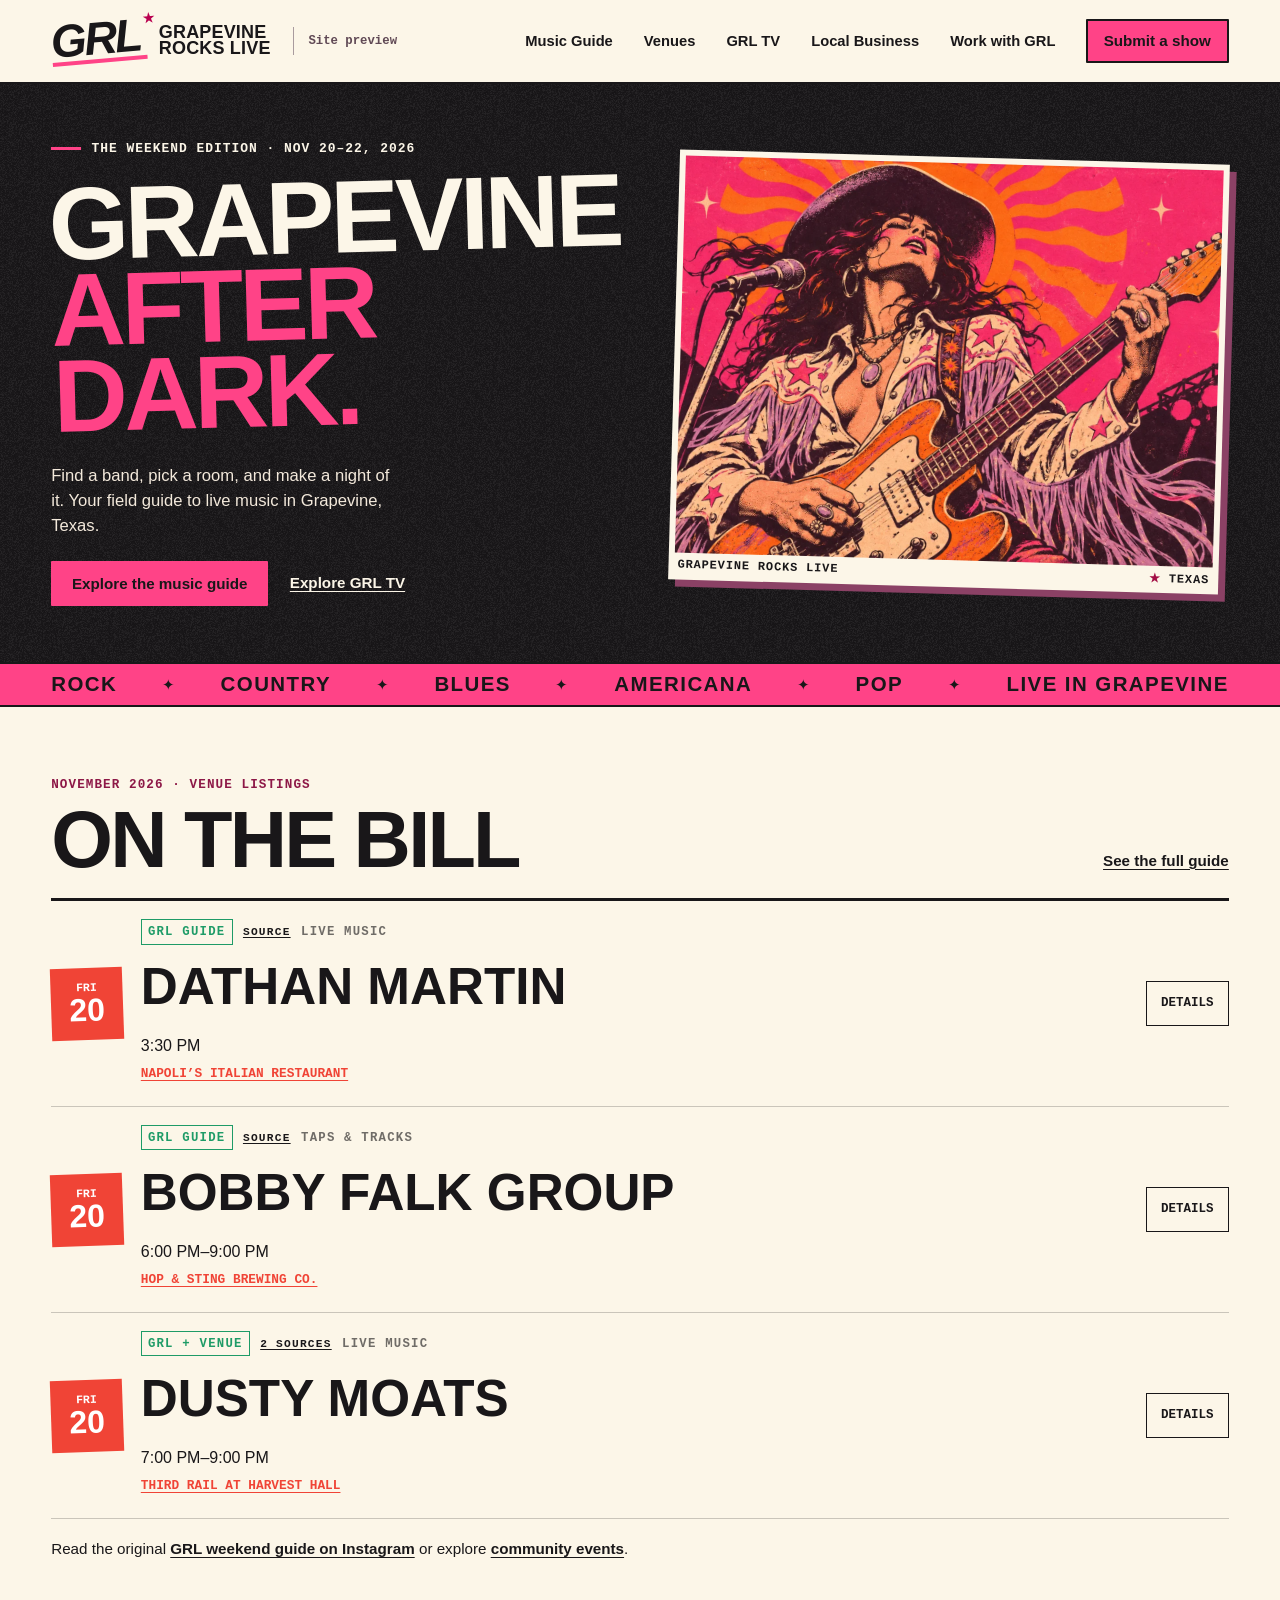
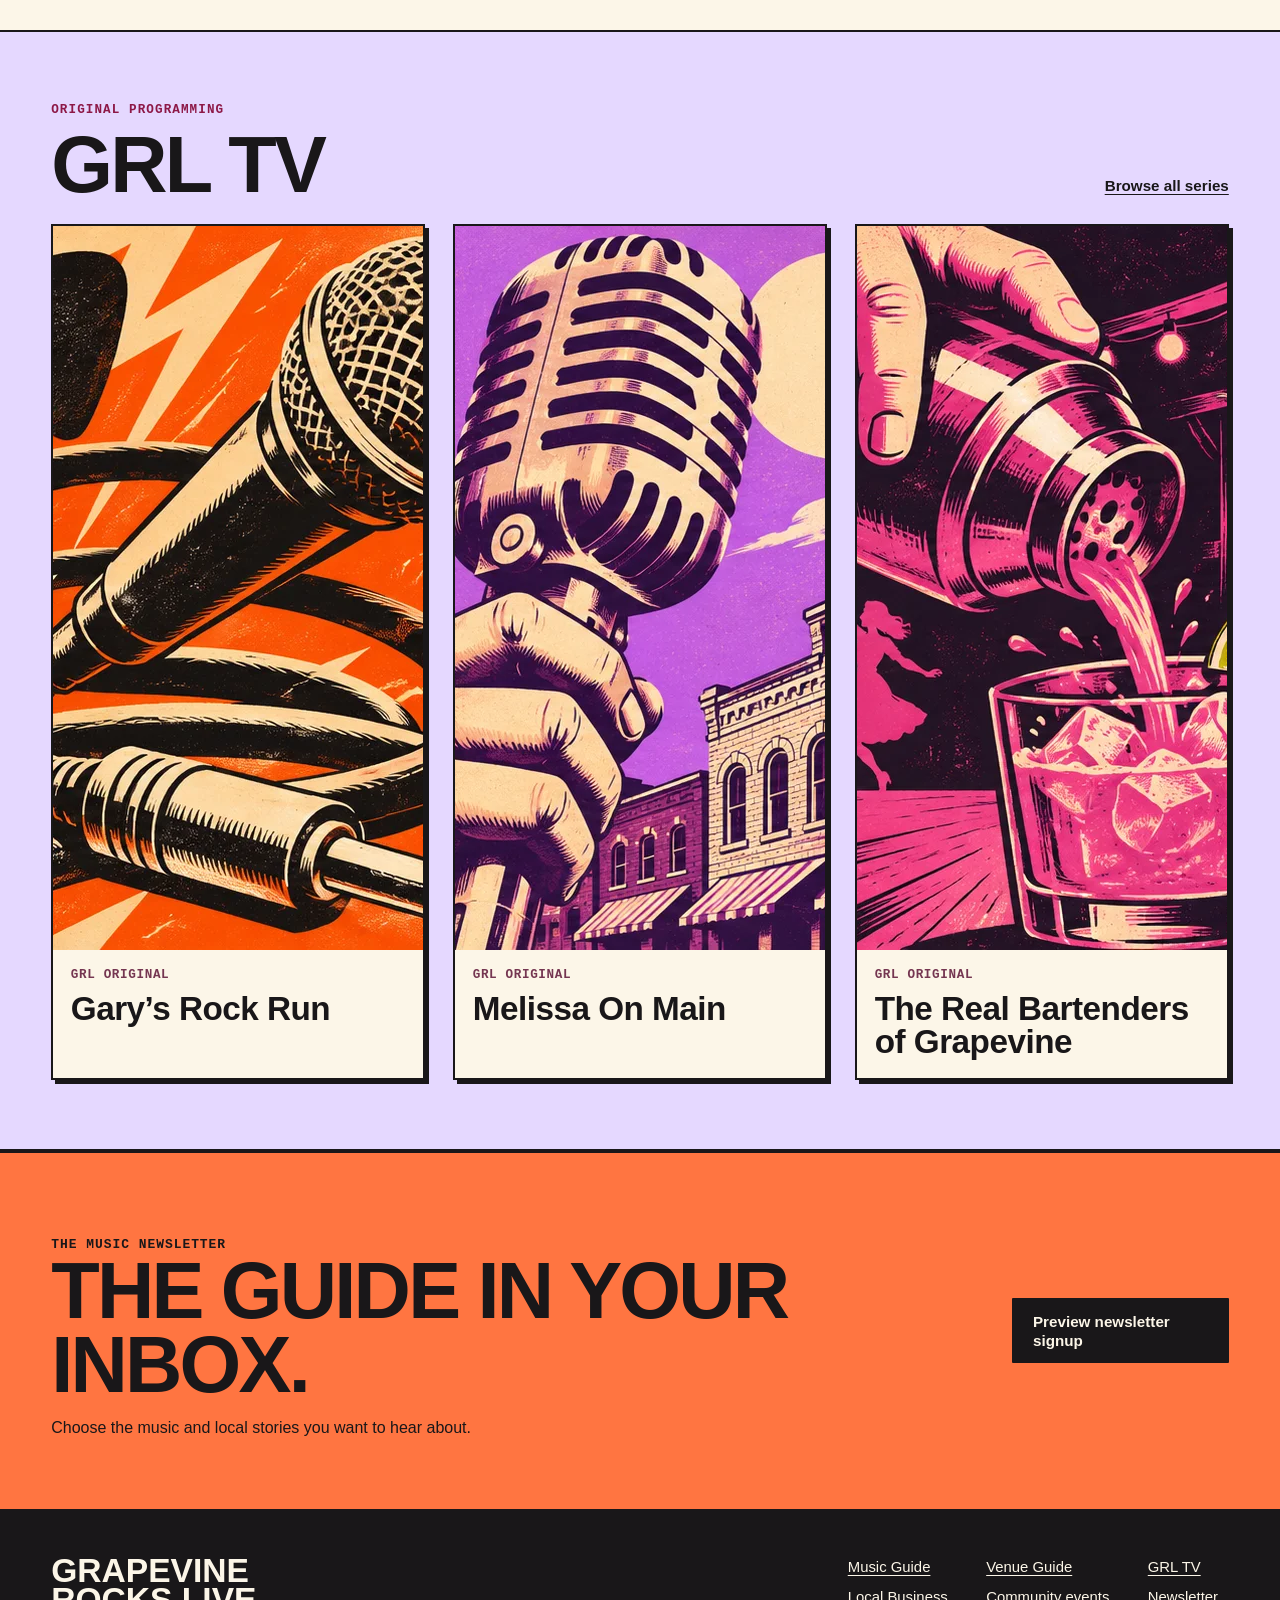
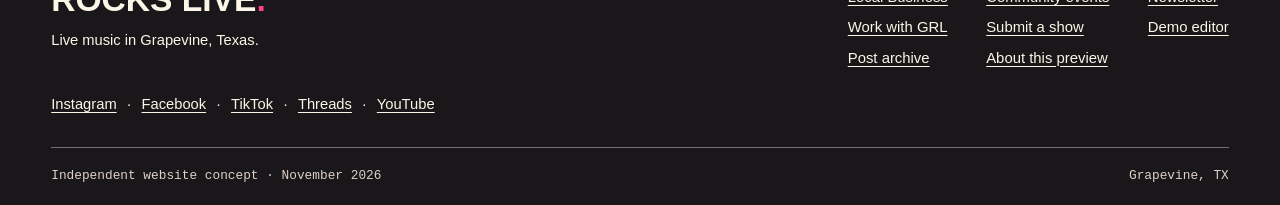
==== index.html @ 730a8b95 "Publish Grapevine Rocks Live music guide and social archive preview" ====
<!doctype html>
<html lang="en">
  <head>
    <meta charset="utf-8" />
    <meta name="viewport" content="width=device-width, initial-scale=1" />
    <meta name="theme-color" content="#191719" />
    <meta name="robots" content="noindex,nofollow" />
    <meta
      name="description"
      content="Explore the Grapevine Rocks Live design preview. Browse the November 20, 2026 music guide, Grapevine venues and original series."
    />
    <meta
      property="og:title"
      content="Grapevine Rocks Live • The Live Music Guide"
    />
    <meta
      property="og:description"
      content="A Grapevine, Texas music guide. Explore the November 20 edition of this website concept."
    />
    <meta property="og:type" content="website" />
    <meta
      property="og:url"
      content="https://cmcnosky.github.io/grapevine-rocks-live-preview/"
    />
    <meta
      property="og:image"
      content="https://cmcnosky.github.io/grapevine-rocks-live-preview/assets/share.jpg"
    />
    <meta
      property="og:image:alt"
      content="Grapevine Rocks Live concert poster with an illustrated guitarist in pink and orange."
    />
    <meta name="twitter:card" content="summary_large_image" />
    <title>Grapevine Rocks Live | Music Guide</title>
    <link rel="icon" href="assets/favicon.svg" />
    <link
      rel="preload"
      href="assets/barlow-condensed-black.ttf"
      as="font"
      type="font/ttf"
      crossorigin
    />
    <link rel="stylesheet" href="style.css" />
    <link rel="stylesheet" href="guide.css" />
    <script defer src="media.js"></script>
    <script defer src="archive-data.js"></script>
    <script defer src="archive.js"></script>
    <script defer src="guide.js"></script>
    <script defer src="app.js"></script>
  </head>
  <body>
    <a class="skip" href="#main">Skip to content</a>
    <header class="mast">
      <div class="mast-inner">
        <div class="mast-brand">
          <a class="brand" href="#home" aria-label="Grapevine Rocks Live home"
            ><span class="brand-icon" aria-hidden="true">GRL<span>★</span></span
            ><span class="wordmark">GRAPEVINE<br />ROCKS LIVE</span></a
          >
          <a class="preview-mark" href="#about">Site preview</a>
        </div>
        <button
          class="menu-toggle"
          type="button"
          aria-expanded="false"
          aria-controls="primary"
        >
          Menu <span aria-hidden="true">☰</span>
        </button>
        <nav id="primary" aria-label="Primary">
          <a href="#guide">Music Guide</a><a href="#venues">Venues</a
          ><a href="#tv">GRL TV</a><a href="#local">Local Business</a
          ><a href="#partners">Work with GRL</a
          ><a href="#submit" class="nav-cta">Submit a show</a>
        </nav>
      </div>
    </header>
    <main id="main" tabindex="-1">
      <noscript
        ><h1>Grapevine Rocks Live</h1>
        <p>
          Enable JavaScript to use this interactive preview. Visit
          <a href="https://tolbertsrestaurant.com/calendar/"
            >Tolbert’s music calendar</a
          >
          or
          <a href="https://www.harvesthall.com/events"
            >Harvest Hall’s calendar</a
          >
          for venue listings.
        </p></noscript
      >
    </main>
    <footer class="footer">
      <div class="foot-inner">
        <div>
          <a href="#home" class="foot-name"
            >GRAPEVINE<br />ROCKS LIVE<span>.</span></a
          >
          <p>Live music in Grapevine, Texas.</p>
        </div>
        <nav aria-label="Footer">
          <a href="#guide">Music Guide</a><a href="#venues">Venue Guide</a
          ><a href="#tv">GRL TV</a><a href="#local">Local Business</a
          ><a href="#events">Community events</a
          ><a href="#newsletter">Newsletter</a
          ><a href="#partners">Work with GRL</a
          ><a href="#submit">Submit a show</a><a href="#desk">Demo editor</a
          ><a href="#archive">Post archive</a
          ><a href="#about">About this preview</a>
        </nav>
      </div>
      <div
        class="foot-social"
        id="social-links"
        aria-label="GRL social accounts"
      ></div>
      <div class="foot-note">
        <span>Independent website concept · November 2026</span
        ><span>Grapevine, TX</span>
      </div>
    </footer>
    <div id="site-announcer" class="sr" aria-live="polite"></div>
  </body>
</html>
---- style.css ----
@font-face {
  font-family: Barlow Condensed;
  src: url(assets/barlow-condensed-black.ttf) format("truetype");
  font-display: swap;
  font-weight: 900;
}
@font-face {
  font-family: DM Sans;
  src: url(assets/dm-sans.ttf) format("truetype");
  font-display: swap;
  font-weight: 100 1000;
}
:root {
  --ink: #191719;
  --paper: #fcf6e8;
  --cream: #fcf6e8;
  --pink: #ff4387;
  --orange: #ff7541;
  --lilac: #c6abff;
  --display: "Barlow Condensed", Impact, sans-serif;
  --body: "DM Sans", Arial, sans-serif;
  --mono: "SFMono-Regular", Consolas, "Liberation Mono", monospace;
  color: var(--ink);
  background: var(--paper);
  font-family: var(--body);
  line-height: 1.5;
  color-scheme: light;
}
* {
  box-sizing: border-box;
}
body {
  margin: 0;
}
button,
input,
select,
textarea {
  font: inherit;
}
a {
  color: inherit;
  text-underline-offset: 0.22em;
}
a:hover {
  text-decoration-thickness: 2px;
}
button,
a,
input,
select,
textarea {
  touch-action: manipulation;
}
button {
  cursor: pointer;
}
img {
  display: block;
  max-width: 100%;
}
h1,
h2,
h3,
p,
figure {
  margin: 0;
}
button:focus-visible,
a:focus-visible,
select:focus-visible,
input:focus-visible,
textarea:focus-visible,
[tabindex]:focus-visible {
  outline: 3px solid #1470ad;
  outline-offset: 4px;
}
main:focus {
  outline: 0;
}
.sr,
.skip:not(:focus) {
  position: absolute;
  width: 1px;
  height: 1px;
  padding: 0;
  margin: -1px;
  overflow: hidden;
  clip-path: inset(50%);
  white-space: nowrap;
}
.skip:focus {
  position: fixed;
  top: 0.6rem;
  left: 0.6rem;
  background: white;
  padding: 0.6rem;
  z-index: 6;
}
.mast {
  border-bottom: 2px solid var(--ink);
  background: var(--paper);
  position: relative;
  z-index: 4;
}
.mast-inner,
.foot-inner,
.foot-note,
.wrap {
  width: min(1380px, 92%);
  margin: auto;
}
.mast-inner {
  display: flex;
  align-items: center;
  justify-content: space-between;
  min-height: 82px;
  gap: 1rem;
}
.brand {
  display: inline-flex;
  gap: 13px;
  align-items: center;
  color: var(--ink);
  text-decoration: none;
}
.brand-icon {
  font: italic 900 46px/0.86 var(--display);
  letter-spacing: -0.09em;
  transform: rotate(-5deg);
  display: inline-block;
  border-bottom: 4px solid var(--pink);
  padding: 0 0.11em 0.02em 0;
  position: relative;
}
.brand-icon span {
  color: #b9004f;
  position: absolute;
  font: 900 13px/1 Arial;
  right: -0.66em;
  top: -0.24em;
}
.wordmark {
  font: 900 18px/0.88 var(--display);
  letter-spacing: 0.01em;
}
.mast nav {
  display: flex;
  align-items: center;
  gap: clamp(1rem, 2.3vw, 2.6rem);
}
.mast nav a {
  font-size: 0.92rem;
  font-weight: 750;
  text-decoration: none;
  padding: 0.7rem 0.05rem;
}
.mast nav a:hover,
.mast nav a[aria-current="page"] {
  text-decoration: underline;
  text-decoration-color: #b81151;
  text-underline-offset: 0.38em;
}
.mast nav .nav-cta,
.btn {
  display: inline-flex;
  align-items: center;
  justify-content: center;
  border: 2px solid var(--ink);
  border-radius: 1px;
  padding: 0.71rem 1.17rem;
  background: var(--pink);
  color: var(--ink);
  font-size: 0.95rem;
  font-weight: 850;
  text-decoration: none;
  line-height: 1.25;
}
.mast nav .nav-cta {
  padding: 0.67rem 1rem;
}
.btn:hover,
.mast .nav-cta:hover {
  box-shadow: 3px 3px 0 currentColor;
  text-decoration: none;
}
.btn.ink {
  background: var(--ink);
  color: var(--paper);
}
.btn.light {
  background: var(--paper);
  color: var(--ink);
}
.menu-toggle {
  display: none;
}
.hero {
  background: var(--ink);
  color: var(--paper);
  position: relative;
  overflow: hidden;
}
.hero::before {
  content: "";
  position: absolute;
  inset: 0;
  pointer-events: none;
  opacity: 0.14;
  background-image: url(assets/grain.png);
}
.hero-in {
  position: relative;
  display: grid;
  grid-template-columns: 0.94fr 1.06fr;
  align-items: center;
  gap: clamp(1.8rem, 4vw, 4.5rem);
  padding-block: clamp(2.5rem, 4.35vw, 4.95rem);
}
.eyebrow {
  font: 700 0.81rem/1.35 var(--mono);
  letter-spacing: 0.075em;
  text-transform: uppercase;
}
.edition {
  display: flex;
  align-items: center;
  gap: 0.65rem;
  color: var(--paper);
}
.edition::before {
  content: "";
  background: var(--pink);
  height: 3px;
  width: 30px;
}
.hero h1 {
  font: 900 clamp(4.5rem, 8.05vw, 8.9rem)/0.835 var(--display);
  text-transform: uppercase;
  letter-spacing: -0.038em;
  margin: 0.24em 0 0.18em;
  display: inline-block;
  transform: rotate(-1.5deg);
  transform-origin: left 50%;
}
.hero h1 span {
  color: var(--pink);
}
.hero-copy > p:not(.eyebrow) {
  font-size: clamp(1rem, 1.3vw, 1.22rem);
  max-width: 37ch;
  color: #f3e9db;
  line-height: 1.48;
  margin: 0.35em 0 1.35em;
}
.hero-actions {
  display: flex;
  gap: 1.35rem;
  align-items: center;
  flex-wrap: wrap;
}
.hero-actions .btn {
  border-color: var(--pink);
}
.text-link {
  font-size: 0.95rem;
  font-weight: 750;
}
.poster {
  position: relative;
  transform: rotate(1.6deg);
  margin: 4px 5px 7px 0;
  isolation: isolate;
  background: var(--paper);
  padding: 6px;
  box-shadow: 7px 7px 0 #8b4165;
}
.poster img {
  width: 100%;
  height: clamp(290px, 31vw, 470px);
  object-fit: cover;
  object-position: 45% 52%;
}
.poster figcaption {
  font: 800 0.75rem var(--mono);
  color: var(--ink);
  letter-spacing: 0.07em;
  padding: 5px 3px 1px;
  display: flex;
  justify-content: space-between;
  align-items: center;
  gap: 8px;
}
.poster .poster-star {
  color: #a30d44;
}
.music-strip {
  background: var(--pink);
  border-block: 2px solid var(--ink);
  color: var(--ink);
  overflow: hidden;
  padding: 0.5rem 0;
}
.music-strip > div {
  display: flex;
  align-items: center;
  justify-content: space-between;
  gap: 0.8rem;
  font: 900 clamp(1rem, 1.6vw, 1.62rem)/1.2 var(--display);
  letter-spacing: 0.07em;
  text-transform: uppercase;
}
.music-strip i {
  font: normal 15px/1 Arial;
}
.band {
  padding: clamp(3rem, 5.4vw, 6rem) 0;
}
.top-line {
  display: flex;
  justify-content: space-between;
  align-items: flex-end;
  gap: 1.2rem;
  margin-bottom: 1.35rem;
}
.kicker {
  font: 700 0.79rem/1.5 var(--mono);
  letter-spacing: 0.085em;
  text-transform: uppercase;
  color: #8d1847;
  margin-bottom: 0.5rem;
}
.display,
.big-title {
  font: 900 clamp(3.1rem, 6.2vw, 6rem)/0.93 var(--display);
  letter-spacing: -0.035em;
  text-transform: uppercase;
}
.big-title {
  font-size: clamp(4.1rem, 7.6vw, 7.8rem);
}
.top-line .text-link {
  margin-bottom: 0.25rem;
}
.sub {
  max-width: 65ch;
  margin: 1rem 0;
  font-size: 1.09rem;
}
.home-guide {
  border-top: 3px solid var(--ink);
}
.tv-band {
  background: #e5d8ff;
  border-block: 2px solid var(--ink);
}
.card-grid {
  display: grid;
  grid-template-columns: repeat(3, minmax(0, 1fr));
  gap: clamp(1rem, 2.2vw, 2rem);
}
.series-card {
  border: 2px solid var(--ink);
  background: var(--paper);
  color: var(--ink);
  display: block;
  text-decoration: none;
  box-shadow: 4px 4px var(--ink);
}
.series-card img {
  width: 100%;
  aspect-ratio: 1.82;
  object-fit: cover;
}
.series-card .card-body {
  padding: 1rem 1.1rem 1.2rem;
}
.series-card h3,
.story h2,
.plan h3,
.box-title {
  font: 900 clamp(1.7rem, 2.6vw, 2.6rem)/1 var(--display);
  letter-spacing: -0.015em;
}
.series-card .tag,
.meta {
  font: 700 0.79rem/1.45 var(--mono);
  text-transform: uppercase;
  letter-spacing: 0.05em;
}
.series-card .tag {
  margin-bottom: 0.5rem;
  color: #753651;
  display: block;
}
.series-card:hover h3 {
  text-decoration: underline;
  text-decoration-thickness: 2px;
}
.split-panel {
  display: grid;
  grid-template-columns: 1fr 1fr;
  gap: 2.2rem;
  align-items: start;
}
.newsletter-call {
  background: var(--orange);
  border-block: 2px solid var(--ink);
}
.newsletter-call .wrap {
  display: flex;
  justify-content: space-between;
  align-items: center;
  gap: 2rem;
}
.newsletter-call p {
  max-width: 54ch;
  margin: 0.9rem 0 0;
}
.footer {
  background: var(--ink);
  color: var(--paper);
  padding: 2.8rem 0 1.25rem;
}
.foot-inner {
  display: flex;
  justify-content: space-between;
  gap: 2rem;
}
.foot-name {
  display: inline-block;
  font: 900 2.1rem/0.88 var(--display);
  text-decoration: none;
}
.foot-name span {
  color: var(--pink);
}
.foot-inner p {
  font-size: 0.92rem;
  margin-top: 0.7rem;
}
.foot-inner nav {
  display: grid;
  grid-template-columns: repeat(3, auto);
  gap: 0.5rem 2.4rem;
  font-size: 0.93rem;
}
.foot-note {
  border-top: 1px solid #796f72;
  padding-top: 1.1rem;
  margin-top: 2rem;
  display: flex;
  justify-content: space-between;
  gap: 1rem;
  font: 500 0.8rem/1.5 var(--mono);
  color: #ddd1ca;
}
.pagehead {
  padding: 3.1rem 0 2rem;
  border-bottom: 2px solid var(--ink);
}
.pagehead .sub {
  margin: 1rem 0 0;
}
.lav {
  background: var(--lilac);
}
.org {
  background: var(--orange);
}
.rose {
  background: var(--pink);
}
.pagehead .kicker {
  color: var(--ink);
}
.compact {
  padding: 2.4rem 0 3.5rem;
}
.panel {
  background: var(--paper);
  border: 2px solid var(--ink);
  padding: clamp(1rem, 3vw, 2.2rem);
}
.stack > * + * {
  margin-top: 1rem;
}
.story {
  padding: 1.6rem 0;
  border-top: 2px solid var(--ink);
}
.story p {
  margin: 0.65rem 0 1rem;
  max-width: 62ch;
}
.story .meta {
  display: block;
  margin-bottom: 0.55rem;
}
.inline-links {
  display: flex;
  flex-wrap: wrap;
  gap: 0.75rem 1.8rem;
}
.plan-grid {
  display: grid;
  grid-template-columns: repeat(3, minmax(0, 1fr));
  gap: 1.1rem;
}
.plan {
  border: 2px solid var(--ink);
  border-top: 8px solid var(--pink);
  padding: 1.3rem;
}
.plan:nth-child(2) {
  border-top-color: var(--orange);
}
.plan:nth-child(3) {
  border-top-color: var(--lilac);
}
.plan p {
  margin: 0.8rem 0 1.2rem;
}
.content-form {
  max-width: 640px;
}
.content-form label,
.content-form legend {
  display: block;
  font-weight: 750;
}
.content-form input[type="text"],
.content-form input[type="email"],
.content-form select,
.content-form textarea {
  width: 100%;
  padding: 0.68rem 0.75rem;
  border: 2px solid #4b4648;
  background: #fffcf4;
  color: var(--ink);
  border-radius: 0;
  margin: 0.25rem 0 1rem;
}
.content-form textarea {
  min-height: 5.5rem;
}
.content-form .choice {
  display: flex;
  gap: 0.65rem;
  align-items: flex-start;
  font-weight: 500;
  margin-bottom: 0.8rem;
}
.content-form .choice input {
  width: 18px;
  height: 18px;
  flex: 0 0 auto;
  margin-top: 0.2em;
}
.content-form fieldset {
  border: 0;
  margin: 0 0 0.9rem;
  padding: 0;
}
.content-form legend {
  margin: 0 0 0.5rem;
}
.demo-note {
  padding: 0.8rem 1rem;
  background: #efe5fa;
  border-left: 4px solid #714a87;
  margin: 0 0 1.3rem;
  font-size: 0.94rem;
}
.notice {
  padding: 1rem;
  border: 2px solid var(--ink);
  background: var(--paper);
  margin: 1rem 0;
}
.series-layout {
  display: grid;
  grid-template-columns: minmax(180px, 0.52fr) 1fr;
  gap: 2rem;
  align-items: start;
}
.series-layout > img {
  width: 100%;
  max-height: 420px;
  object-fit: cover;
  border: 2px solid var(--ink);
}
.series-layout p {
  margin: 1rem 0;
}
.show-sections {
  margin-top: 2.5rem;
}
.section-title {
  font: 900 2.6rem/1 var(--display);
  margin: 0 0 1.4rem;
}
.trail {
  display: inline-block;
  font-size: 0.95rem;
  font-weight: 750;
  margin-bottom: 1rem;
}
.plain-list {
  padding-left: 1.25rem;
}
.plain-list li {
  margin: 0.45rem 0;
}
.about-copy {
  max-width: 80ch;
}
.about-copy h2 {
  margin-top: 1.6rem;
}
.about-copy p {
  margin: 0.7rem 0;
}
.about-copy p:first-of-type {
  margin-top: 0;
}
@media (max-width: 900px) {
  .mast nav {
    gap: 0.92rem;
  }
  .mast nav a {
    font-size: 0.86rem;
  }
  .wordmark {
    display: none;
  }
  .hero h1 {
    font-size: 8.6vw;
  }
  .poster img {
    height: 31vw;
  }
  .mast-inner {
    min-height: 70px;
  }
  .foot-inner nav {
    gap: 0.6rem 1.3rem;
  }
}
@media (max-width: 730px) {
  .wrap,
  .mast-inner,
  .foot-inner,
  .foot-note {
    width: 90%;
  }
  .mast-inner {
    min-height: 65px;
  }
  .wordmark {
    display: inline;
  }
  .brand-icon {
    font-size: 39px;
  }
  .wordmark {
    font-size: 16px;
  }
  .menu-toggle {
    display: inline-flex;
    gap: 0.65rem;
    align-items: center;
    background: transparent;
    border: 1.5px solid var(--ink);
    padding: 0.45rem 0.8rem;
    font-weight: 750;
  }
  .mast nav {
    display: none;
    position: absolute;
    left: 0;
    right: 0;
    top: 100%;
    background: var(--paper);
    padding: 1rem 5%;
    border-bottom: 2px solid var(--ink);
    box-shadow: 0 8px 12px #1917191f;
  }
  .mast nav.open {
    display: grid;
    grid-template-columns: 1fr 1fr;
  }
  .mast nav a {
    font-size: 1rem;
  }
  .hero-in {
    grid-template-columns: 1fr;
    gap: 1.8rem;
    padding: 2.1rem 0 2.2rem;
  }
  .hero h1 {
    font-size: clamp(4.9rem, 15vw, 7.5rem);
    margin: 0.24em 0 0.15em;
  }
  .hero-copy > p:not(.eyebrow) {
    max-width: 48ch;
    font-size: 1.02rem;
    margin-bottom: 1.1rem;
  }
  .poster {
    width: 97%;
    margin-inline: auto;
  }
  .poster img {
    height: clamp(208px, 53vw, 330px);
  }
  .music-strip > div {
    font-size: 1.05rem;
    gap: 0.7rem;
    width: max-content;
    min-width: 90%;
    justify-content: flex-start;
    margin-left: 5%;
  }
  .top-line {
    align-items: flex-start;
    flex-direction: column;
    gap: 0.65rem;
  }
  .band {
    padding: 2.7rem 0;
  }
  .card-grid,
  .plan-grid,
  .split-panel,
  .series-layout {
    grid-template-columns: 1fr;
  }
  .card-grid {
    gap: 1.4rem;
  }
  .series-card img {
    aspect-ratio: 2.05;
  }
  .newsletter-call .wrap {
    align-items: flex-start;
    flex-direction: column;
    gap: 1rem;
  }
  .foot-inner {
    flex-direction: column;
  }
  .foot-inner nav {
    grid-template-columns: 1fr 1fr;
  }
  .foot-note {
    flex-direction: column;
    gap: 0.3rem;
  }
  .pagehead {
    padding: 2.2rem 0 1.5rem;
  }
  .series-layout > img {
    max-height: 245px;
  }
  .big-title {
    font-size: clamp(3.1rem, 13vw, 5.6rem);
  }
  .split-panel {
    gap: 1.4rem;
  }
  .poster figcaption {
    font-size: 0.75rem;
  }
}
@media (prefers-reduced-motion: reduce) {
  *,
  *::before,
  *::after {
    animation-duration: 0.001ms !important;
    scroll-behavior: auto !important;
  }
}

.mast-brand {
  display: flex;
  align-items: center;
  gap: 1.4rem;
}
.preview-mark {
  font: 700 0.77rem/1.2 var(--mono);
  color: #604955;
  text-decoration: none;
  border-left: 1px solid #a99b9e;
  padding: 0.4rem 0 0.4rem 0.9rem;
}
.preview-mark:hover {
  text-decoration: underline;
}
.home-original {
  margin: 1.2rem 0 0;
  font-size: 0.95rem;
}
.home-original a {
  font-weight: 720;
}
.brand-icon {
  letter-spacing: -0.055em;
}
.hero::before {
  opacity: 0.1;
}
.foot-inner nav {
  grid-template-columns: repeat(3, auto);
}
@media (max-width: 940px) and (min-width: 731px) {
  .mast-brand {
    gap: 0.6rem;
  }
  .preview-mark {
    max-width: 5em;
  }
  .mast nav {
    gap: 0.78rem;
  }
}
@media (max-width: 730px) {
  .hero h1 {
    font-size: clamp(3.5rem, 19.3vw, 7.5rem);
  }
  .foot-inner nav {
    grid-template-columns: 1fr 1fr;
  }
  .mast-brand {
    gap: 1rem;
  }
  .preview-mark {
    font-size: 0.75rem;
    padding-left: 0.7rem;
  }
  .hero-actions {
    gap: 0.9rem;
  }
  .hero-actions .btn {
    padding: 0.7rem 0.85rem;
  }
}
@media (max-width: 410px) {
  .hero-actions {
    column-gap: 0.9rem;
  }
  .hero-actions .text-link {
    font-size: 0.9rem;
  }
  .mast-brand {
    gap: 0.8rem;
  }
}

.tv-feature {
  display: grid;
  grid-template-columns: minmax(180px, 0.55fr) 1fr;
  align-items: stretch;
  background: var(--ink);
  color: var(--paper);
  border: 2px solid var(--ink);
  margin-bottom: 2.6rem;
}
.tv-feature img {
  width: 100%;
  height: 100%;
  max-height: 300px;
  object-fit: cover;
}
.tv-feature > div {
  align-self: center;
  padding: 1.7rem 2rem;
}
.tv-feature h2 {
  font: 900 clamp(2rem, 3.7vw, 3.8rem)/0.98 var(--display);
  margin: 0.45rem 0;
}
.tv-feature p {
  max-width: 58ch;
}
.tv-feature a {
  display: inline-block;
  color: var(--pink);
  font-weight: 750;
  margin: 0.75rem 0 0;
}
.tv-more {
  display: grid;
  grid-template-columns: repeat(3, minmax(0, 1fr));
  gap: 1.2rem;
  margin: 2rem 0;
}
.archive-list .story {
  display: grid;
  grid-template-columns: 1fr 2.2fr;
  column-gap: 2rem;
  row-gap: 0.2rem;
}
.archive-list .story h2 {
  font-size: 1.85rem;
}
.archive-list .story p,
.archive-list .story a {
  grid-column: 2;
}
.archive-list .story a {
  justify-self: start;
}
.archive-list .story p {
  margin: 0.2rem 0;
}
.archive-list .story .meta {
  margin-top: 0.35rem;
}
@media (max-width: 730px) {
  .tv-feature,
  .tv-more,
  .archive-list .story {
    grid-template-columns: 1fr;
  }
  .tv-feature > div {
    padding: 1rem 1.15rem 1.4rem;
  }
  .tv-feature img {
    height: 180px;
  }
  .tv-more {
    gap: 0.15rem;
  }
  .tv-more .story {
    padding: 1.15rem 0;
  }
  .archive-list .story p,
  .archive-list .story a {
    grid-column: 1;
  }
  .archive-list .story p {
    margin: 0.5rem 0;
  }
}

.post-reader {
  margin-top: 1.1rem;
}
.post-reader summary {
  font-weight: 700;
  text-decoration: underline;
  cursor: pointer;
  text-underline-offset: 0.22em;
}
.post-reader iframe {
  background: white;
  border: 1px solid #b3a4a3;
  margin-top: 0.65rem;
  width: 100%;
  max-width: 540px;
  height: 560px;
}
.post-reader small {
  display: block;
}
.archive-list .post-reader {
  grid-column: 2;
}
@media (max-width: 730px) {
  .archive-list .post-reader {
    grid-column: 1;
  }
  .post-reader iframe {
    height: 495px;
  }
}

.archive-invite {
  display: flex;
  gap: 1rem;
  align-items: center;
  flex-wrap: wrap;
  margin: 1rem 0 2.5rem;
}
.archive-invite span,
.archive-help {
  color: #4b3c41;
}
.archive-controls {
  display: flex;
  gap: 1rem;
  align-items: end;
  flex-wrap: wrap;
}
.archive-controls label {
  flex: 1 1 155px;
  font-weight: 700;
}
.archive-controls input,
.archive-controls select {
  width: 100%;
  display: block;
  margin: 0.3rem 0 0;
  padding: 0.65rem;
  border: 2px solid var(--ink);
  background: #fffdf5;
  color: var(--ink);
  border-radius: 0;
}
.archive-help {
  margin: 1rem 0;
  max-width: 78ch;
}
#archive-count {
  padding: 1rem 0;
}
.archive-item {
  border-top: 1px solid var(--ink);
  padding: 1rem 0;
  display: grid;
  grid-template-columns: minmax(105px, 18%) 1fr;
  gap: 1rem;
}
.archive-item h2 {
  font: 900 1.75rem/1.1 var(--display);
}
.archive-item > div > p {
  font-size: 0.92rem;
  margin: 0.35rem 0 0;
}
.pages {
  display: flex;
  gap: 0.85rem;
  align-items: center;
  margin-top: 1rem;
}
.pages button:disabled {
  opacity: 0.48;
  cursor: default;
  box-shadow: none;
}
.archive-controls .btn {
  height: 48px;
}
@media (max-width: 730px) {
  .archive-controls {
    gap: 0.65rem;
  }
  .archive-controls label:first-child {
    flex-basis: 100%;
  }
  .archive-item {
    grid-template-columns: 1fr;
    gap: 0.3rem;
  }
  .archive-invite {
    margin-bottom: 1.8rem;
  }
}

.foot-social {
  width: min(1380px, 92%);
  margin: 1.5rem auto 0;
  display: flex;
  gap: 0.65rem;
  flex-wrap: wrap;
  font-size: 0.92rem;
}
.coverage {
  padding: 1.5rem;
  background: #f3e9d8;
  border-left: 5px solid var(--ink);
  margin: 1.5rem 0;
}
.coverage p:not(.kicker) {
  margin: 0.7rem 0;
  max-width: 62ch;
}
.coverage a {
  font-weight: 700;
}
@media (max-width: 730px) {
  .foot-social {
    width: 90%;
  }
}
---- guide.css ----
.grl-page,
.home-guide {
  --grl-ink: var(--ink, #16130f);
  --grl-cream: var(--cream, #f5eddd);
  --grl-paper: var(--paper, #fffaf0);
  --grl-pink: var(--pink, #ee2a88);
  --grl-red: var(--red, #f04436);
  --grl-purple: var(--purple, #7d48d7);
  --grl-orange: var(--orange, #f77f19);
  --grl-green: #1e9b67;
  --grl-line: color-mix(in srgb, var(--grl-ink) 22%, transparent);
}

.grl-page {
  color: var(--grl-ink);
  font-family: var(--body, "DM Sans", system-ui, sans-serif);
  min-height: 60vh;
  padding: clamp(3rem, 8vw, 7rem) max(1rem, calc((100vw - 76rem) / 2));
}

.grl-page *,
.grl-page *::before,
.grl-page *::after {
  box-sizing: border-box;
}

.grl-page a {
  color: inherit;
  text-decoration-thickness: 0.11em;
  text-underline-offset: 0.18em;
}

.grl-page a:hover {
  color: var(--grl-pink);
}

.grl-page :focus-visible {
  outline: 3px solid var(--grl-purple);
  outline-offset: 3px;
}

.grl-page h1,
.grl-page h2,
.grl-page h3,
.grl-page p {
  margin-top: 0;
}

.grl-page h1,
.grl-page h2,
.grl-page h3 {
  font-family: var(--display, "Archivo Black", Impact, sans-serif);
  letter-spacing: -0.035em;
  line-height: 0.95;
}

.grl-page-head {
  border-bottom: 2px solid var(--grl-ink);
  margin-bottom: 1.5rem;
  padding-bottom: clamp(1.5rem, 4vw, 3rem);
}

.grl-page-head--split {
  align-items: end;
  display: grid;
  gap: 2rem;
  grid-template-columns: minmax(0, 1fr) auto;
}

.grl-page-head h1 {
  font-size: clamp(3.25rem, 10vw, 8.5rem);
  margin-bottom: 0;
  max-width: 12ch;
  text-transform: uppercase;
}

.grl-page-intro {
  font-size: clamp(1.1rem, 2.2vw, 1.45rem);
  line-height: 1.5;
  margin: 1.25rem 0 0;
  max-width: 48rem;
}

.grl-eyebrow,
.grl-event-kicker,
.grl-venue-card-top,
.grl-status,
.grl-reviewed-label {
  font-family: var(--mono, "IBM Plex Mono", monospace);
  font-size: 0.77rem;
  font-weight: 700;
  letter-spacing: 0.1em;
  line-height: 1.3;
  text-transform: uppercase;
}

.grl-eyebrow {
  color: var(--grl-red);
  margin-bottom: 0.75rem;
}

.grl-head-note {
  font-family: var(--mono, "IBM Plex Mono", monospace);
  font-size: 0.86rem;
  line-height: 1.55;
  margin: 0;
  text-align: right;
}

.grl-concept-notice,
.grl-privacy-note,
.grl-truth-note {
  align-items: start;
  background: var(--grl-paper);
  border: 1px solid var(--grl-ink);
  box-shadow: 5px 5px 0 var(--grl-ink);
  display: grid;
  font-size: 0.95rem;
  gap: 0.35rem 1rem;
  line-height: 1.5;
  margin: 0 5px 2.5rem 0;
  padding: 1rem 1.1rem;
}

.grl-concept-notice strong,
.grl-privacy-note strong,
.grl-truth-note strong {
  font-family: var(--mono, "IBM Plex Mono", monospace);
  font-size: 0.82rem;
  letter-spacing: 0.04em;
  text-transform: uppercase;
}

.grl-privacy-note {
  background: #ede4ff;
  border-color: var(--grl-purple);
  box-shadow: 5px 5px 0 var(--grl-purple);
  grid-template-columns: minmax(8rem, 0.25fr) 1fr;
}

.grl-truth-note {
  background: #fff1be;
  box-shadow: 5px 5px 0 var(--grl-orange);
  grid-template-columns: minmax(8rem, 0.25fr) 1fr;
}

.grl-filters {
  align-items: end;
  background: var(--grl-ink);
  color: var(--grl-cream);
  display: grid;
  gap: 0.85rem;
  grid-template-columns: 1.4fr 1fr 1fr auto;
  margin: 0 0 1.1rem;
  padding: 1rem;
}

.grl-filters label,
.grl-form-grid label,
.grl-editor > label {
  display: grid;
  gap: 0.45rem;
}

.grl-filters label > span,
.grl-form-grid label > span,
.grl-editor label > span {
  font-family: var(--mono, "IBM Plex Mono", monospace);
  font-size: 0.78rem;
  font-weight: 700;
  letter-spacing: 0.05em;
  text-transform: uppercase;
}

.grl-page input,
.grl-page select,
.grl-page textarea {
  appearance: none;
  background: var(--grl-paper);
  border: 1px solid var(--grl-ink);
  border-radius: 0;
  color: var(--grl-ink);
  font: inherit;
  font-size: 1rem;
  line-height: 1.4;
  min-height: 3rem;
  padding: 0.7rem 0.8rem;
  width: 100%;
}

.grl-page select {
  background-image:
    linear-gradient(45deg, transparent 50%, currentColor 50%),
    linear-gradient(135deg, currentColor 50%, transparent 50%);
  background-position:
    calc(100% - 1rem) 1.25rem,
    calc(100% - 0.7rem) 1.25rem;
  background-repeat: no-repeat;
  background-size: 0.35rem 0.35rem;
  padding-right: 2.2rem;
}

.grl-page input[type="checkbox"] {
  appearance: auto;
  accent-color: var(--grl-pink);
  min-height: 1.2rem;
  width: 1.2rem;
}

.grl-page textarea {
  min-height: 7rem;
  resize: vertical;
}

.grl-filters input,
.grl-filters select {
  border-color: var(--grl-cream);
}

.grl-text-button,
.grl-submission-actions button {
  background: transparent;
  border: 0;
  color: inherit;
  cursor: pointer;
  font-family: var(--mono, "IBM Plex Mono", monospace);
  font-size: 0.78rem;
  font-weight: 700;
  padding: 0.8rem;
  text-decoration: underline;
  text-underline-offset: 0.2rem;
  text-transform: uppercase;
}

.grl-results-summary {
  font-family: var(--mono, "IBM Plex Mono", monospace);
  font-size: 0.83rem;
  margin: 0 0 0.6rem;
}

.grl-event-list {
  border-top: 2px solid var(--grl-ink);
}

.grl-event-row {
  align-items: center;
  border-bottom: 1px solid var(--grl-line);
  display: grid;
  gap: 1.1rem;
  grid-template-columns: 4.5rem minmax(0, 1fr) auto;
  min-height: 9.2rem;
  padding: 1.15rem 0;
  transition:
    background 160ms ease,
    padding 160ms ease;
}

.grl-event-row:hover {
  background: color-mix(in srgb, var(--grl-pink) 7%, transparent);
  padding-left: 0.7rem;
  padding-right: 0.7rem;
}

.grl-event-date {
  align-content: center;
  aspect-ratio: 1;
  background: var(--grl-red);
  color: #fff;
  display: grid;
  justify-items: center;
  line-height: 1;
  padding: 0.45rem;
  transform: rotate(-2deg);
}

.grl-event-date span {
  font-family: var(--mono, "IBM Plex Mono", monospace);
  font-size: 0.72rem;
  font-weight: 800;
  text-transform: uppercase;
}

.grl-event-date strong {
  font-family: var(--display, "Archivo Black", Impact, sans-serif);
  font-size: 2rem;
}

.grl-event-copy h3 {
  font-size: clamp(1.8rem, 4.4vw, 3.2rem);
  margin: 0.3rem 0 0.55rem;
  text-transform: uppercase;
}

.grl-event-copy h3 a {
  text-decoration: none;
}

.grl-event-copy p {
  line-height: 1.4;
  margin-bottom: 0.25rem;
}

.grl-event-kicker {
  align-items: center;
  display: flex;
  flex-wrap: wrap;
  gap: 0.35rem 0.65rem;
}

.grl-event-kicker > span:last-child {
  color: color-mix(in srgb, var(--grl-ink) 62%, transparent);
}

.grl-concept-label,
.grl-source-label,
.grl-local-label,
.grl-check-label {
  border: 1px solid currentColor;
  color: var(--grl-purple);
  display: inline-block;
  padding: 0.22rem 0.38rem;
}

.grl-source-label {
  color: var(--grl-green);
}

.grl-local-label {
  color: var(--grl-orange);
}

.grl-check-label {
  color: #a34100;
}

.grl-source-link {
  font-size: 0.7rem;
}

.grl-event-venue a {
  color: var(--grl-red);
  font-family: var(--mono, "IBM Plex Mono", monospace);
  font-size: 0.8rem;
  font-weight: 700;
  text-transform: uppercase;
}

.grl-row-link {
  border: 1px solid var(--grl-ink);
  font-family: var(--mono, "IBM Plex Mono", monospace);
  font-size: 0.78rem;
  font-weight: 700;
  padding: 0.75rem 0.9rem;
  text-decoration: none;
  text-transform: uppercase;
}

.grl-row-link:hover {
  background: var(--grl-ink);
  color: var(--grl-cream) !important;
}

.grl-guide-cta {
  align-items: end;
  background: var(--grl-pink);
  color: #fff;
  display: grid;
  gap: 2rem;
  grid-template-columns: 1fr auto;
  margin-top: 4rem;
  padding: clamp(1.4rem, 4vw, 3rem);
  transform: rotate(-0.35deg);
}

.grl-guide-cta h2 {
  font-size: clamp(2rem, 5vw, 4rem);
  margin: 0;
  max-width: 16ch;
  text-transform: uppercase;
}

.grl-button {
  background: var(--grl-ink);
  border: 1px solid var(--grl-ink);
  color: #fff !important;
  cursor: pointer;
  display: inline-flex;
  font-family: var(--mono, "IBM Plex Mono", monospace);
  font-size: 0.82rem;
  font-weight: 800;
  justify-content: center;
  min-height: 3.1rem;
  padding: 0.85rem 1.15rem;
  text-decoration: none;
  text-transform: uppercase;
}

.grl-button:hover {
  background: var(--grl-purple);
  border-color: var(--grl-purple);
  color: #fff !important;
}

.grl-button--cream {
  background: var(--grl-cream);
  color: var(--grl-ink) !important;
}

.grl-empty {
  border-bottom: 1px solid var(--grl-line);
  padding: 3rem 1rem;
  text-align: center;
}

.grl-empty h3,
.grl-empty h1 {
  font-size: clamp(1.6rem, 5vw, 3rem);
  margin-bottom: 0.6rem;
  text-transform: uppercase;
}

.grl-empty p {
  margin-bottom: 0;
}

.grl-empty--page {
  border: 2px solid var(--grl-ink);
  padding: clamp(3rem, 10vw, 8rem) 1.5rem;
}

.grl-empty--page p {
  margin-bottom: 1.5rem;
}

.grl-venue-grid {
  display: grid;
  gap: 1.2rem;
  grid-template-columns: repeat(2, minmax(0, 1fr));
}

.grl-venue-card {
  background: var(--grl-paper);
  border: 1px solid var(--grl-ink);
  display: flex;
  flex-direction: column;
  min-height: 25rem;
  padding: clamp(1.2rem, 3vw, 2rem);
  position: relative;
}

.grl-venue-card:nth-child(3n + 1) {
  box-shadow: 7px 7px 0 var(--grl-pink);
}

.grl-venue-card:nth-child(3n + 2) {
  box-shadow: 7px 7px 0 var(--grl-orange);
}

.grl-venue-card:nth-child(3n + 3) {
  box-shadow: 7px 7px 0 var(--grl-purple);
}

.grl-venue-card-top {
  display: flex;
  justify-content: space-between;
  margin-bottom: 3rem;
}

.grl-venue-card h2 {
  font-size: clamp(2rem, 5vw, 3.7rem);
  margin-bottom: 0.8rem;
  text-transform: uppercase;
}

.grl-venue-card h2 a {
  text-decoration: none;
}

.grl-venue-card p {
  line-height: 1.55;
}

.grl-address {
  color: var(--grl-red);
  font-family: var(--mono, "IBM Plex Mono", monospace);
  font-size: 0.82rem;
  font-weight: 700;
}

.grl-chip-list {
  display: flex;
  flex-wrap: wrap;
  gap: 0.4rem;
  list-style: none;
  margin: auto 0 1.4rem;
  padding: 1.5rem 0 0;
}

.grl-chip-list li {
  background: #ece2ff;
  font-family: var(--mono, "IBM Plex Mono", monospace);
  font-size: 0.72rem;
  padding: 0.35rem 0.55rem;
  text-transform: uppercase;
}

.grl-card-actions,
.grl-venue-meta {
  align-items: center;
  border-top: 1px solid var(--grl-line);
  display: flex;
  flex-wrap: wrap;
  font-family: var(--mono, "IBM Plex Mono", monospace);
  font-size: 0.78rem;
  font-weight: 700;
  gap: 1rem;
  justify-content: space-between;
  padding-top: 1rem;
  text-transform: uppercase;
}

.grl-back-link {
  display: inline-block;
  font-family: var(--mono, "IBM Plex Mono", monospace);
  font-size: 0.8rem;
  font-weight: 700;
  margin-bottom: 2rem;
  text-transform: uppercase;
}

.grl-venue-hero h1 {
  max-width: 15ch;
}

.grl-venue-meta {
  margin-top: 2rem;
}

.grl-section,
.grl-desk-section {
  margin-top: clamp(3rem, 8vw, 6rem);
}

.grl-section-heading {
  margin-bottom: 1.5rem;
}

.grl-section-heading h2 {
  font-size: clamp(2.3rem, 6vw, 5rem);
  margin: 0;
  text-transform: uppercase;
}

.grl-show-poster {
  align-items: end;
  background: var(--grl-ink);
  color: var(--grl-cream);
  display: grid;
  gap: clamp(1.4rem, 5vw, 4rem);
  grid-template-columns: auto 1fr;
  min-height: 32rem;
  overflow: hidden;
  padding: clamp(1.4rem, 5vw, 4rem);
  position: relative;
}

.grl-show-poster::after {
  border: 3rem solid var(--grl-pink);
  border-radius: 50%;
  content: "";
  height: 26rem;
  opacity: 0.22;
  position: absolute;
  right: -8rem;
  top: -9rem;
  width: 26rem;
}

.grl-show-poster h1 {
  font-size: clamp(4rem, 13vw, 11rem);
  margin: 0;
  max-width: 10ch;
  position: relative;
  text-transform: uppercase;
  z-index: 1;
}

.grl-show-date-block {
  align-content: center;
  aspect-ratio: 1;
  background: var(--grl-red);
  display: grid;
  justify-items: center;
  min-width: 8.5rem;
  padding: 1rem;
  transform: rotate(-3deg);
}

.grl-show-date-block strong {
  font-family: var(--display, "Archivo Black", Impact, sans-serif);
  font-size: 4.5rem;
  line-height: 0.9;
}

.grl-show-date-block span {
  font-family: var(--mono, "IBM Plex Mono", monospace);
  font-size: 0.85rem;
  font-weight: 800;
  text-transform: uppercase;
}

.grl-show-artist {
  color: var(--grl-pink);
  font-family: var(--mono, "IBM Plex Mono", monospace);
  font-size: clamp(1rem, 3vw, 1.5rem);
  font-weight: 800;
  margin: 1.1rem 0 0;
  text-transform: uppercase;
}

.grl-show-grid {
  display: grid;
  gap: clamp(2rem, 6vw, 5rem);
  grid-template-columns: minmax(0, 1.35fr) minmax(18rem, 0.65fr);
  margin-top: 3rem;
}

.grl-show-lede {
  font-size: clamp(1.3rem, 3vw, 2rem);
  line-height: 1.45;
}

.grl-show-facts {
  border-top: 2px solid var(--grl-ink);
  margin: 0;
}

.grl-show-facts > div {
  border-bottom: 1px solid var(--grl-line);
  display: grid;
  gap: 1rem;
  grid-template-columns: 5rem 1fr;
  padding: 0.9rem 0;
}

.grl-show-facts dt {
  font-family: var(--mono, "IBM Plex Mono", monospace);
  font-size: 0.74rem;
  font-weight: 800;
  text-transform: uppercase;
}

.grl-show-facts dd {
  line-height: 1.45;
  margin: 0;
}

.grl-form-grid {
  display: grid;
  gap: 1rem;
  grid-template-columns: repeat(2, minmax(0, 1fr));
}

.grl-form-wide {
  grid-column: 1 / -1;
}

.grl-submit-form,
.grl-editor {
  background: var(--grl-paper);
  border: 1px solid var(--grl-ink);
  box-shadow: 7px 7px 0 var(--grl-pink);
  padding: clamp(1.2rem, 4vw, 2.5rem);
}

.grl-editor {
  box-shadow: 7px 7px 0 var(--grl-orange);
}

.grl-form-grid small {
  color: color-mix(in srgb, var(--grl-ink) 65%, transparent);
  line-height: 1.4;
}

.grl-check {
  align-items: start;
  display: grid;
  gap: 0.7rem;
  grid-template-columns: auto 1fr;
  margin: 1.2rem 0;
}

.grl-form-status {
  font-weight: 700;
  line-height: 1.45;
  margin: 1rem 0 0;
}

.grl-form-status:empty {
  display: none;
}

.grl-form-status[data-tone="success"] {
  color: var(--grl-green);
}

.grl-form-status[data-tone="warning"] {
  color: #a34100;
}

.grl-desk-stats {
  display: grid;
  gap: 0;
  grid-template-columns: repeat(4, 1fr);
  margin-bottom: 2rem;
}

.grl-desk-stats > div {
  background: var(--grl-ink);
  border-right: 1px solid color-mix(in srgb, var(--grl-cream) 35%, transparent);
  color: var(--grl-cream);
  display: grid;
  padding: 1.2rem;
}

.grl-desk-stats strong {
  color: var(--grl-pink);
  font-family: var(--display, "Archivo Black", Impact, sans-serif);
  font-size: clamp(2.3rem, 6vw, 4.5rem);
}

.grl-desk-stats span {
  font-family: var(--mono, "IBM Plex Mono", monospace);
  font-size: 0.72rem;
  font-weight: 800;
  text-transform: uppercase;
}

.grl-submission-list {
  border-top: 2px solid var(--grl-ink);
}

.grl-submission {
  align-items: center;
  border-bottom: 1px solid var(--grl-line);
  display: grid;
  gap: 1rem;
  grid-template-columns: 1fr auto;
  padding: 1.2rem 0;
}

.grl-submission h3 {
  font-size: 1.65rem;
  margin: 0.45rem 0;
  text-transform: uppercase;
}

.grl-submission p {
  margin-bottom: 0.2rem;
}

.grl-status,
.grl-reviewed-label {
  display: inline-block;
  padding: 0.25rem 0.4rem;
}

.grl-status--pending {
  background: #fff1be;
}

.grl-status--approved {
  background: #ccefe0;
}

.grl-status--rejected {
  background: #f7cccc;
}

.grl-status--duplicate,
.grl-status--removed {
  background: #eadff8;
}

.grl-submission-actions {
  display: flex;
  gap: 0.3rem;
}

.grl-submission-actions button:first-child {
  background: var(--grl-green);
  color: #fff;
}

.grl-submission-actions button:last-child {
  border: 1px solid var(--grl-ink);
}

.grl-file-note {
  color: color-mix(in srgb, var(--grl-ink) 62%, transparent);
  font-family: var(--mono, "IBM Plex Mono", monospace);
  font-size: 0.72rem;
}

.grl-history {
  border-bottom: 1px solid var(--grl-line);
  margin-top: 1rem;
  padding: 0.8rem 0;
}

.grl-history summary {
  cursor: pointer;
  font-family: var(--mono, "IBM Plex Mono", monospace);
  font-size: 0.8rem;
  font-weight: 800;
  text-transform: uppercase;
}

.grl-editor > label:first-child {
  margin-bottom: 1rem;
}

.grl-editor-actions {
  align-items: center;
  display: flex;
  gap: 1rem;
  margin-top: 1.2rem;
}

@media (max-width: 860px) {
  .grl-page-head--split,
  .grl-guide-cta,
  .grl-show-grid {
    align-items: start;
    grid-template-columns: 1fr;
  }

  .grl-head-note {
    text-align: left;
  }

  .grl-filters {
    grid-template-columns: 1fr 1fr;
  }

  .grl-venue-grid {
    grid-template-columns: 1fr;
  }

  .grl-desk-stats {
    grid-template-columns: 1fr 1fr;
  }
}

@media (max-width: 600px) {
  .grl-page {
    padding-left: 1rem;
    padding-right: 1rem;
  }

  .grl-page-head h1 {
    font-size: clamp(3rem, 17vw, 5.2rem);
  }

  .grl-privacy-note,
  .grl-truth-note,
  .grl-filters,
  .grl-form-grid {
    grid-template-columns: 1fr;
  }

  .grl-event-row {
    align-items: start;
    gap: 0.8rem;
    grid-template-columns: 3.6rem minmax(0, 1fr);
    padding: 1rem 0;
  }

  .grl-event-date strong {
    font-size: 1.6rem;
  }

  .grl-row-link {
    grid-column: 2;
    justify-self: start;
  }

  .grl-event-copy h3 {
    font-size: clamp(1.6rem, 9vw, 2.4rem);
  }

  .grl-venue-card-top {
    align-items: start;
    flex-direction: column;
    gap: 0.4rem;
    margin-bottom: 2rem;
  }

  .grl-show-poster {
    align-items: start;
    grid-template-columns: 1fr;
    min-height: 29rem;
  }

  .grl-show-date-block {
    min-width: 6.8rem;
    width: 6.8rem;
  }

  .grl-show-date-block strong {
    font-size: 3.4rem;
  }

  .grl-show-poster h1 {
    font-size: clamp(3.5rem, 18vw, 6.5rem);
  }

  .grl-show-facts > div {
    grid-template-columns: 4.5rem 1fr;
  }

  .grl-submission {
    align-items: start;
    grid-template-columns: 1fr;
  }

  .grl-submission-actions {
    width: 100%;
  }

  .grl-submission-actions button {
    flex: 1;
  }

  .grl-form-wide {
    grid-column: 1;
  }
}

@media (prefers-reduced-motion: reduce) {
  .grl-event-row {
    transition: none;
  }
}
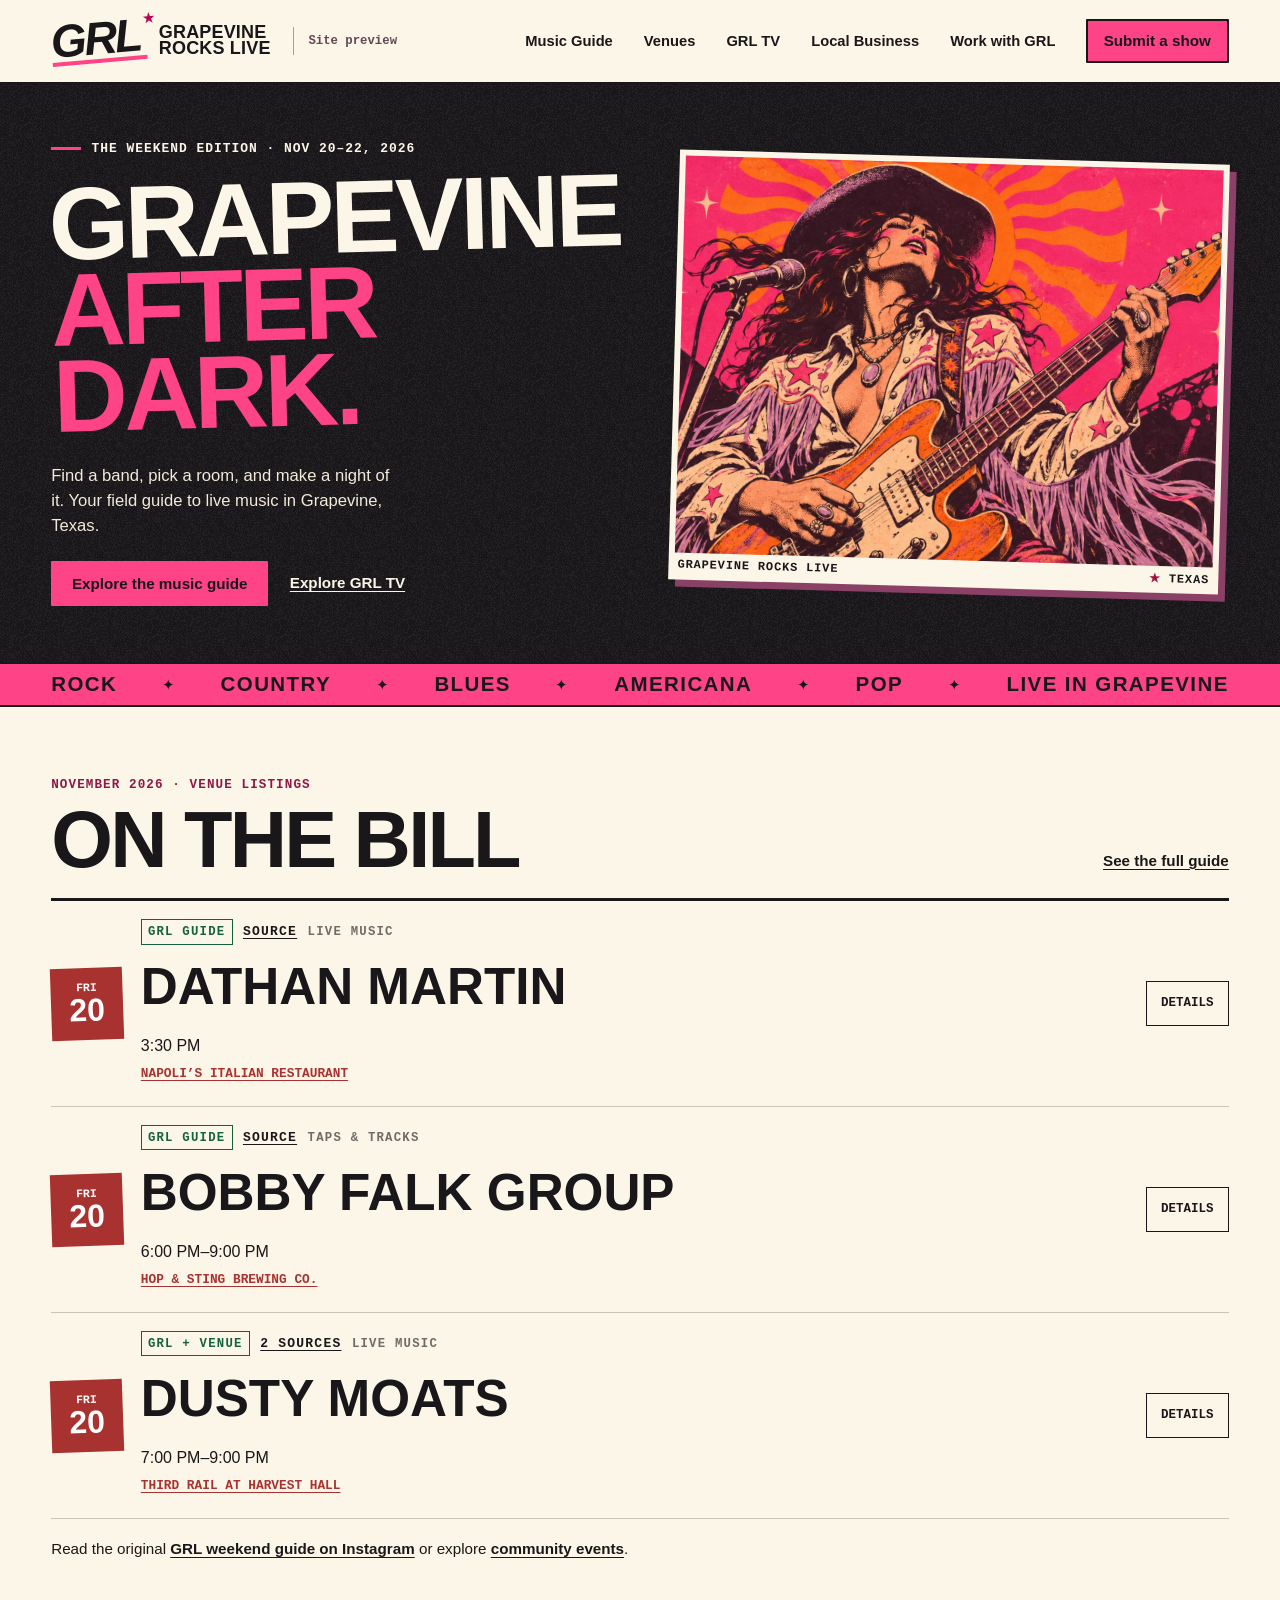
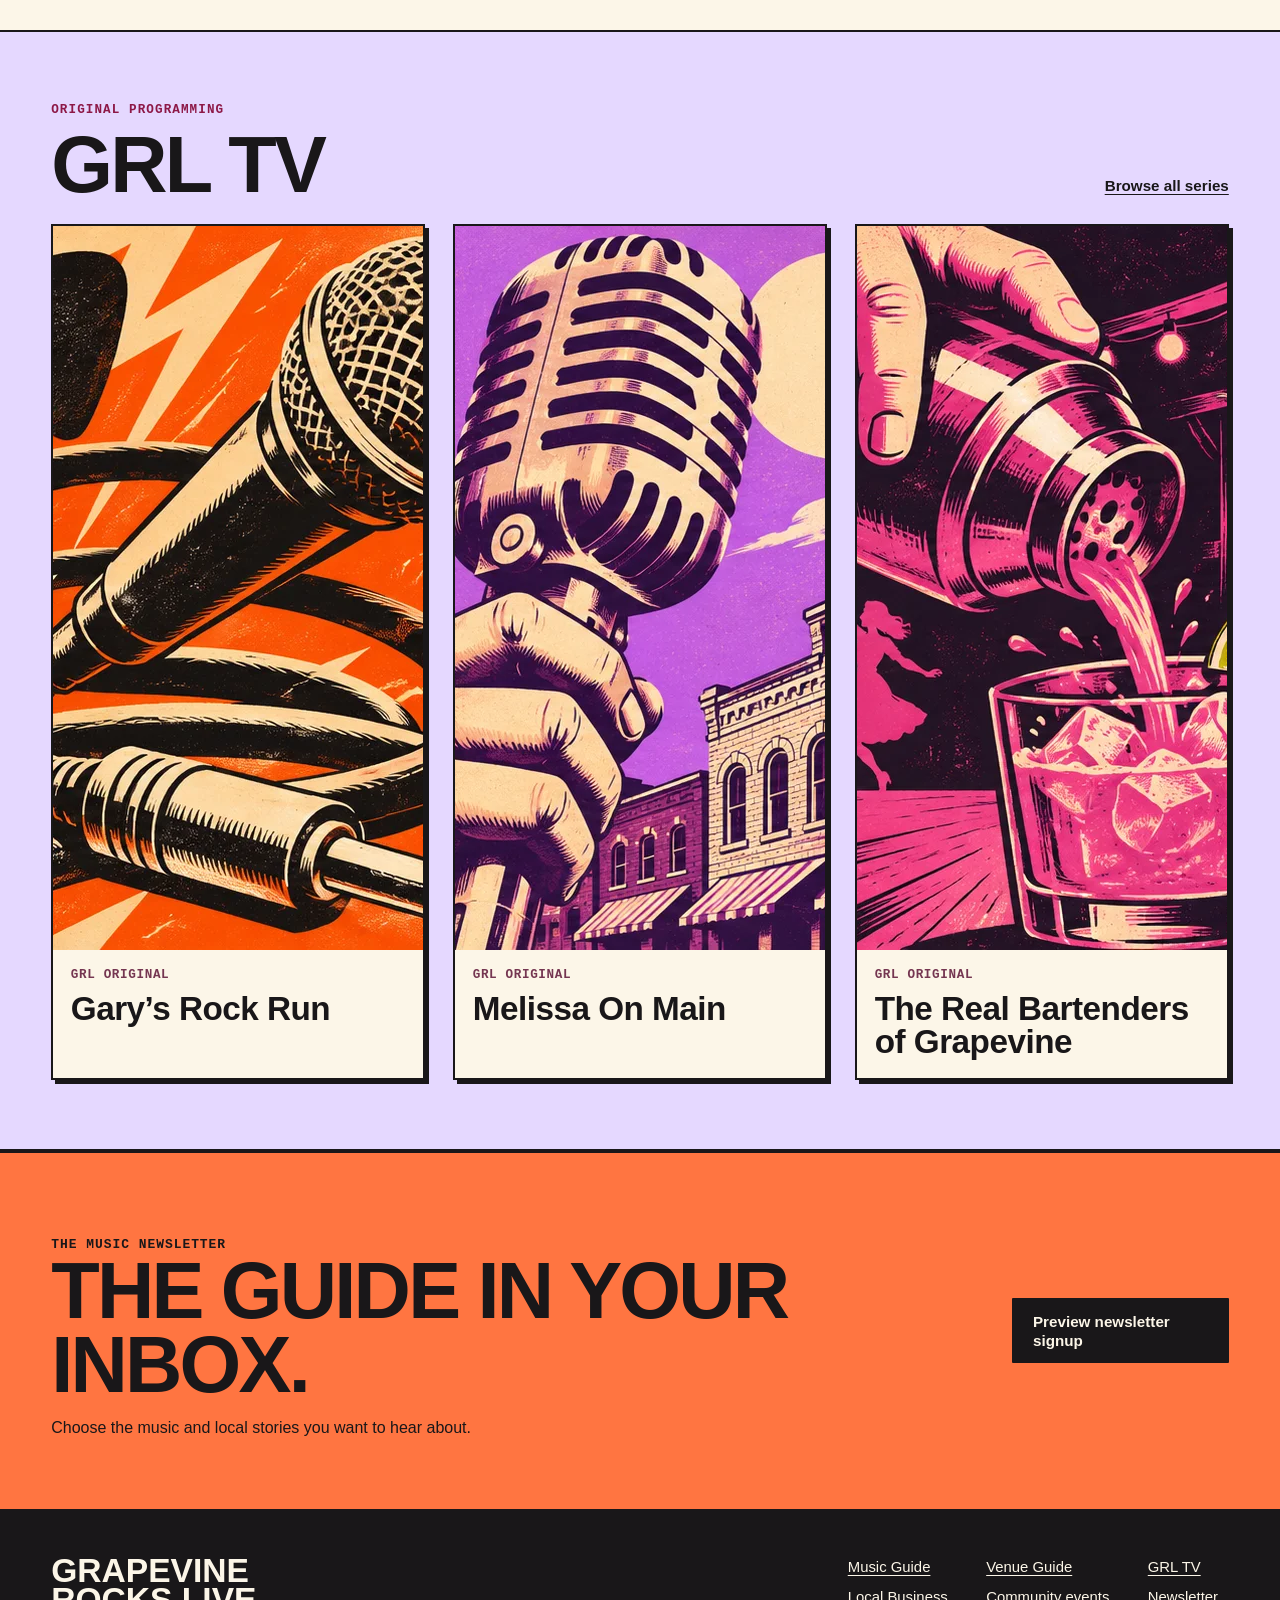
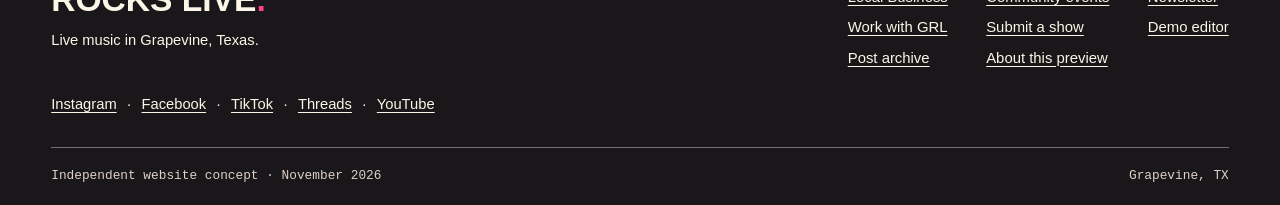
==== commit 8dd19e85: "Improve narrow-screen layout, focus and source readability" ====
--- a/index.html
+++ b/index.html
@@ -53,9 +53,12 @@
     <header class="mast">
       <div class="mast-inner">
         <div class="mast-brand">
-          <a class="brand" href="#home" aria-label="Grapevine Rocks Live home"
+          <a
+            class="brand"
+            href="#home"
+            aria-label="GRL Grapevine Rocks Live home"
             ><span class="brand-icon" aria-hidden="true">GRL<span>★</span></span
-            ><span class="wordmark">GRAPEVINE<br />ROCKS LIVE</span></a
+            ><span class="wordmark">GRAPEVINE <br />ROCKS LIVE</span></a
           >
           <a class="preview-mark" href="#about">Site preview</a>
         </div>
@@ -95,7 +98,7 @@
       <div class="foot-inner">
         <div>
           <a href="#home" class="foot-name"
-            >GRAPEVINE<br />ROCKS LIVE<span>.</span></a
+            >GRAPEVINE <br />ROCKS LIVE<span>.</span></a
           >
           <p>Live music in Grapevine, Texas.</p>
         </div>
--- a/style.css
+++ b/style.css
@@ -1085,3 +1085,15 @@
     width: 90%;
   }
 }
+
+@media (max-width: 370px) {
+  .wordmark {
+    display: none;
+  }
+  .menu-toggle {
+    flex-shrink: 0;
+  }
+  .mast-inner {
+    gap: 0.5rem;
+  }
+}
--- a/guide.css
+++ b/guide.css
@@ -4,10 +4,10 @@
   --grl-cream: var(--cream, #f5eddd);
   --grl-paper: var(--paper, #fffaf0);
   --grl-pink: var(--pink, #ee2a88);
-  --grl-red: var(--red, #f04436);
+  --grl-red: var(--red, #a83230);
   --grl-purple: var(--purple, #7d48d7);
   --grl-orange: var(--orange, #f77f19);
-  --grl-green: #1e9b67;
+  --grl-green: #14613e;
   --grl-line: color-mix(in srgb, var(--grl-ink) 22%, transparent);
 }
 
@@ -31,7 +31,7 @@
 }
 
 .grl-page a:hover {
-  color: var(--grl-pink);
+  color: #8e1748;
 }
 
 .grl-page :focus-visible {
@@ -326,7 +326,7 @@
 }
 
 .grl-local-label {
-  color: var(--grl-orange);
+  color: #8b4005;
 }
 
 .grl-check-label {
@@ -363,7 +363,7 @@
 .grl-guide-cta {
   align-items: end;
   background: var(--grl-pink);
-  color: #fff;
+  color: var(--grl-ink);
   display: grid;
   gap: 2rem;
   grid-template-columns: 1fr auto;
@@ -942,3 +942,29 @@
     transition: none;
   }
 }
+
+.grl-guide-cta .grl-eyebrow {
+  color: var(--grl-ink);
+}
+.grl-show-poster h1 {
+  overflow-wrap: anywhere;
+}
+
+.grl-show-poster .grl-eyebrow,
+.grl-show-poster .grl-source-link,
+.grl-show-poster .grl-source-count {
+  color: var(--grl-cream);
+}
+.grl-show-poster .grl-source-label {
+  color: #8fe1b9;
+}
+.grl-show-poster .grl-check-label,
+.grl-show-poster .grl-local-label {
+  color: #ffb68e;
+}
+.grl-show-poster .grl-concept-label {
+  color: #d8baff;
+}
+.grl-source-link {
+  font-size: 0.8125rem;
+}
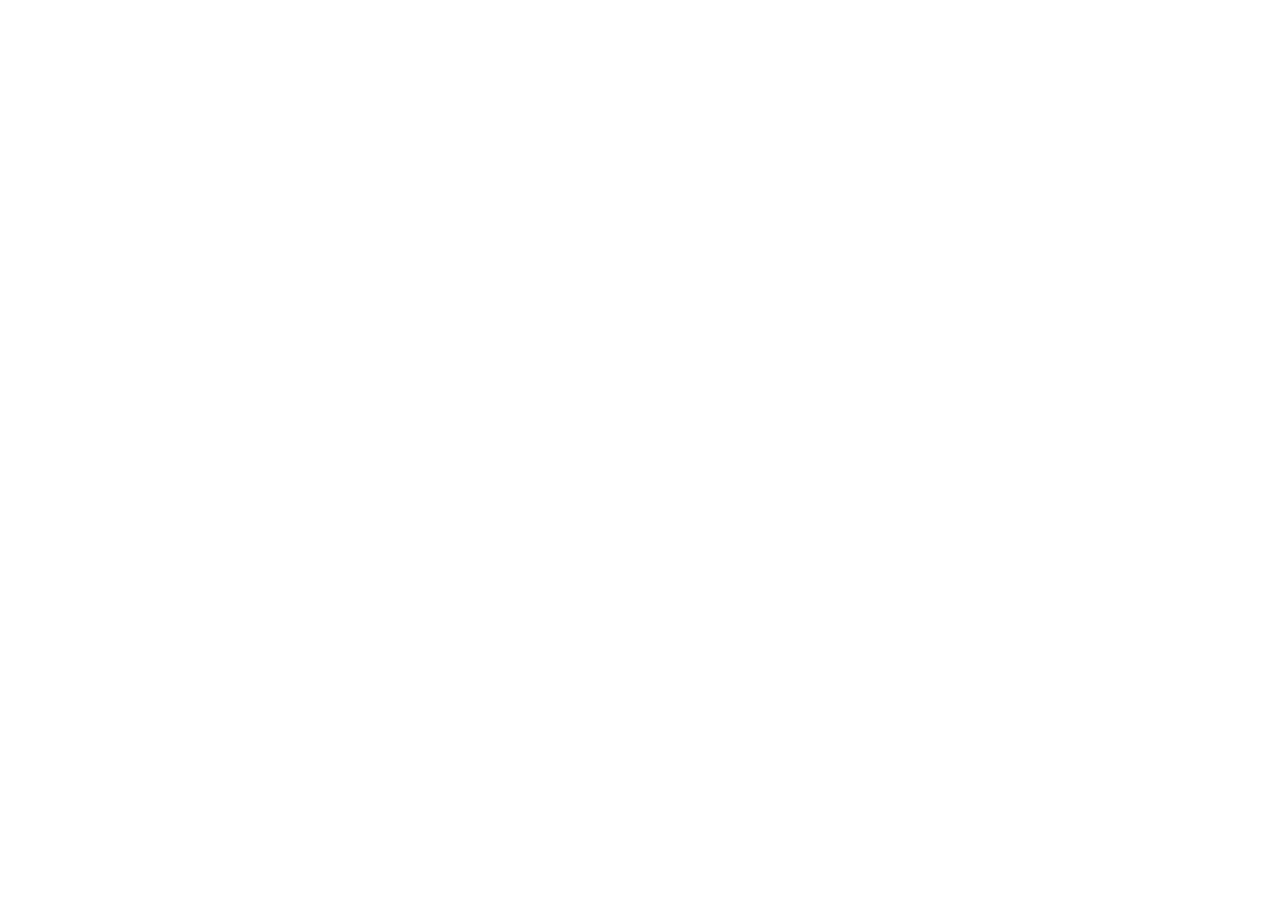
==== commit f804607a: "Forward existing bookmarks to the Grapevine Rocks Live website" ====
--- a/index.html
+++ b/index.html
@@ -1,128 +1,21 @@
 <!doctype html>
 <html lang="en">
-  <head>
-    <meta charset="utf-8" />
-    <meta name="viewport" content="width=device-width, initial-scale=1" />
-    <meta name="theme-color" content="#191719" />
-    <meta name="robots" content="noindex,nofollow" />
-    <meta
-      name="description"
-      content="Explore the Grapevine Rocks Live design preview. Browse the November 20, 2026 music guide, Grapevine venues and original series."
-    />
-    <meta
-      property="og:title"
-      content="Grapevine Rocks Live • The Live Music Guide"
-    />
-    <meta
-      property="og:description"
-      content="A Grapevine, Texas music guide. Explore the November 20 edition of this website concept."
-    />
-    <meta property="og:type" content="website" />
-    <meta
-      property="og:url"
-      content="https://cmcnosky.github.io/grapevine-rocks-live-preview/"
-    />
-    <meta
-      property="og:image"
-      content="https://cmcnosky.github.io/grapevine-rocks-live-preview/assets/share.jpg"
-    />
-    <meta
-      property="og:image:alt"
-      content="Grapevine Rocks Live concert poster with an illustrated guitarist in pink and orange."
-    />
-    <meta name="twitter:card" content="summary_large_image" />
-    <title>Grapevine Rocks Live | Music Guide</title>
-    <link rel="icon" href="assets/favicon.svg" />
-    <link
-      rel="preload"
-      href="assets/barlow-condensed-black.ttf"
-      as="font"
-      type="font/ttf"
-      crossorigin
-    />
-    <link rel="stylesheet" href="style.css" />
-    <link rel="stylesheet" href="guide.css" />
-    <script defer src="media.js"></script>
-    <script defer src="archive-data.js"></script>
-    <script defer src="archive.js"></script>
-    <script defer src="guide.js"></script>
-    <script defer src="app.js"></script>
-  </head>
-  <body>
-    <a class="skip" href="#main">Skip to content</a>
-    <header class="mast">
-      <div class="mast-inner">
-        <div class="mast-brand">
-          <a
-            class="brand"
-            href="#home"
-            aria-label="GRL Grapevine Rocks Live home"
-            ><span class="brand-icon" aria-hidden="true">GRL<span>★</span></span
-            ><span class="wordmark">GRAPEVINE <br />ROCKS LIVE</span></a
-          >
-          <a class="preview-mark" href="#about">Site preview</a>
-        </div>
-        <button
-          class="menu-toggle"
-          type="button"
-          aria-expanded="false"
-          aria-controls="primary"
-        >
-          Menu <span aria-hidden="true">☰</span>
-        </button>
-        <nav id="primary" aria-label="Primary">
-          <a href="#guide">Music Guide</a><a href="#venues">Venues</a
-          ><a href="#tv">GRL TV</a><a href="#local">Local Business</a
-          ><a href="#partners">Work with GRL</a
-          ><a href="#submit" class="nav-cta">Submit a show</a>
-        </nav>
-      </div>
-    </header>
-    <main id="main" tabindex="-1">
-      <noscript
-        ><h1>Grapevine Rocks Live</h1>
-        <p>
-          Enable JavaScript to use this interactive preview. Visit
-          <a href="https://tolbertsrestaurant.com/calendar/"
-            >Tolbert’s music calendar</a
-          >
-          or
-          <a href="https://www.harvesthall.com/events"
-            >Harvest Hall’s calendar</a
-          >
-          for venue listings.
-        </p></noscript
-      >
-    </main>
-    <footer class="footer">
-      <div class="foot-inner">
-        <div>
-          <a href="#home" class="foot-name"
-            >GRAPEVINE <br />ROCKS LIVE<span>.</span></a
-          >
-          <p>Live music in Grapevine, Texas.</p>
-        </div>
-        <nav aria-label="Footer">
-          <a href="#guide">Music Guide</a><a href="#venues">Venue Guide</a
-          ><a href="#tv">GRL TV</a><a href="#local">Local Business</a
-          ><a href="#events">Community events</a
-          ><a href="#newsletter">Newsletter</a
-          ><a href="#partners">Work with GRL</a
-          ><a href="#submit">Submit a show</a><a href="#desk">Demo editor</a
-          ><a href="#archive">Post archive</a
-          ><a href="#about">About this preview</a>
-        </nav>
-      </div>
-      <div
-        class="foot-social"
-        id="social-links"
-        aria-label="GRL social accounts"
-      ></div>
-      <div class="foot-note">
-        <span>Independent website concept · November 2026</span
-        ><span>Grapevine, TX</span>
-      </div>
-    </footer>
-    <div id="site-announcer" class="sr" aria-live="polite"></div>
-  </body>
+<head>
+  <meta charset="utf-8">
+  <meta name="viewport" content="width=device-width, initial-scale=1">
+  <link rel="canonical" href="https://cmcnosky.github.io/grapevine-rocks-live/">
+  <meta name="robots" content="noindex,follow">
+  <meta property="og:title" content="Grapevine Rocks Live | The Live Music Guide">
+  <meta property="og:url" content="https://cmcnosky.github.io/grapevine-rocks-live/">
+  <meta property="og:image" content="https://cmcnosky.github.io/grapevine-rocks-live/assets/share.jpg">
+  <title>Grapevine Rocks Live</title>
+  <script>
+    const destination = new URL("https://cmcnosky.github.io/grapevine-rocks-live/");
+    destination.search = location.search;
+    destination.hash = location.hash;
+    location.replace(destination.href);
+  </script>
+  <noscript><meta http-equiv="refresh" content="0; url=https://cmcnosky.github.io/grapevine-rocks-live/"></noscript>
+</head>
+<body><p><a href="https://cmcnosky.github.io/grapevine-rocks-live/">Open Grapevine Rocks Live</a></p></body>
 </html>
